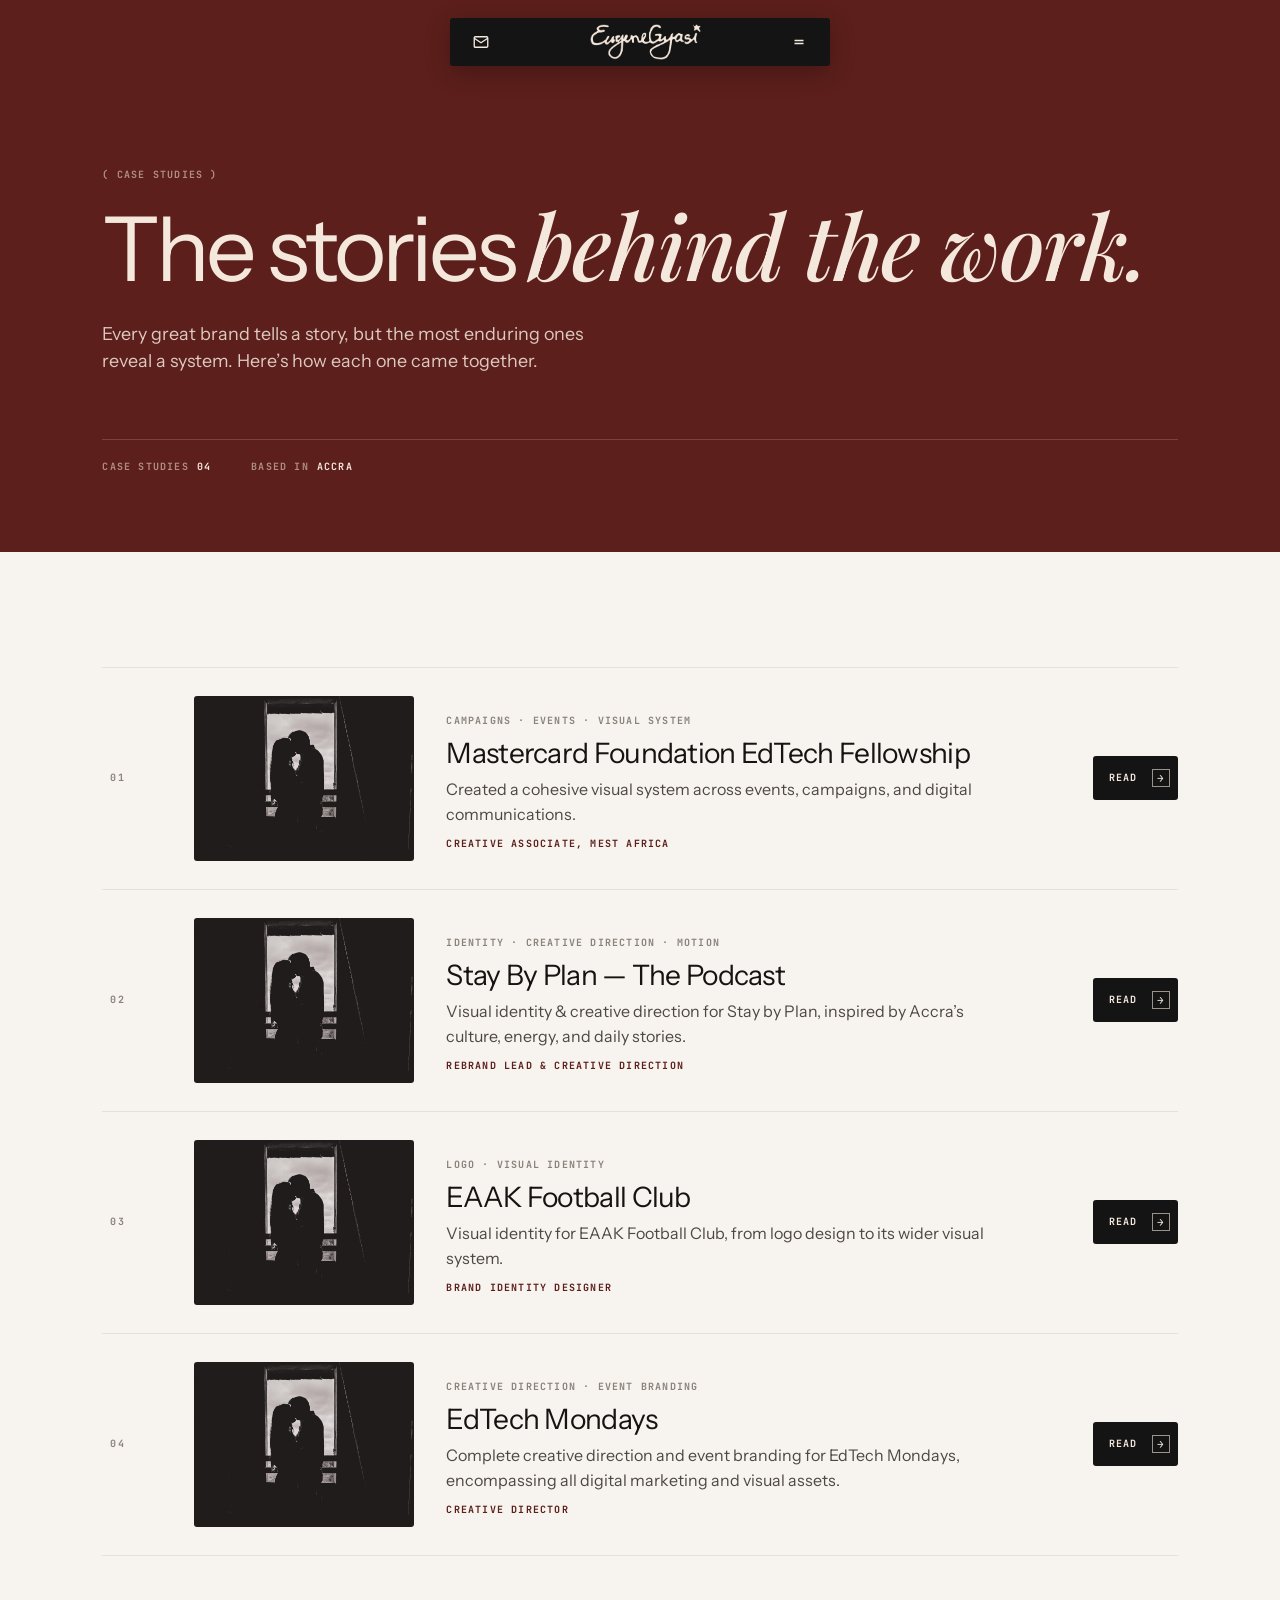
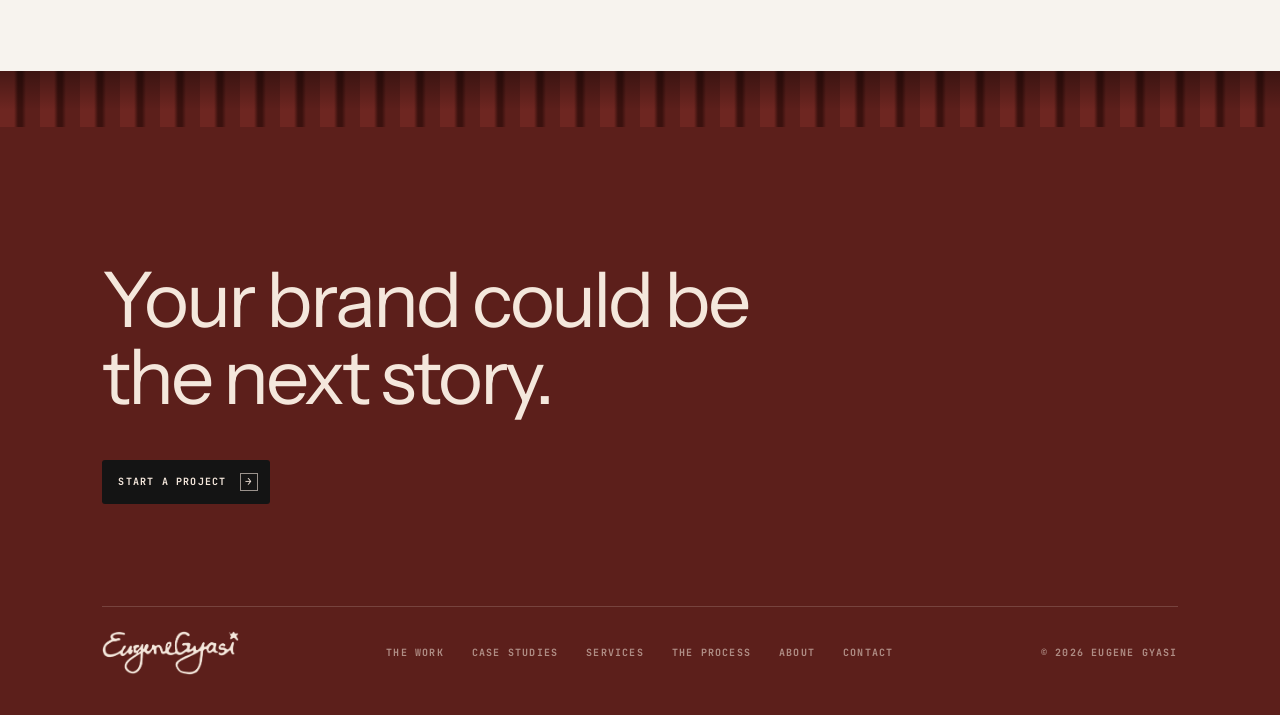
==== case-studies/index.html @ 636bbea2 "Add real projects, case study pages, services page and logo - Replace sample projects with Mastercar" ====
<!doctype html>
<html lang="en">
<head>
  <meta charset="UTF-8">
  <meta name="viewport" content="width=device-width, initial-scale=1.0">
  <title>Case Studies — Brand Identity, Campaigns &amp; Event Design | Eugene Gyasi</title>
  <meta name="description" content="Case studies by Eugene Gyasi, multidisciplinary creative in Accra: Mastercard Foundation EdTech Fellowship, Stay By Plan, EAAK Football Club and EdTech Mondays.">
  <meta property="og:type" content="website">
  <meta property="og:title" content="Case Studies — Eugene Gyasi">
  <meta property="og:description" content="Identity, campaign and event design across Africa’s tech and social impact ecosystems.">
  <link rel="icon" type="image/png" href="../images/favicon.png">
  <link rel="apple-touch-icon" href="../images/apple-touch-icon.png">
  <link rel="preconnect" href="https://fonts.googleapis.com">
  <link rel="preconnect" href="https://fonts.gstatic.com" crossorigin>
  <link href="https://fonts.googleapis.com/css2?family=Instrument+Sans:wght@400;500&family=JetBrains+Mono:wght@500;700&family=Playfair+Display:ital,wght@1,500&display=swap" rel="stylesheet">
  <link rel="stylesheet" href="../site.css">
  <link rel="stylesheet" href="case-study.css">
</head>

<body>

  <nav class="nav" aria-label="Main navigation">
    <a href="../contact.html" class="contact-link" aria-label="Contact" title="Contact">
      <svg width="18" height="18" viewBox="0 0 24 24" fill="none" stroke="currentColor" stroke-width="1.8"><rect x="3" y="5" width="18" height="14" rx="1.5"/><path d="M3 7l9 6 9-6"/></svg>
    </a>
    <a href="../index.html" class="logo" aria-label="Eugene Gyasi — Home"><img src="../images/logo-cream.png" alt="Eugene Gyasi" width="1246" height="402"></a>
    <button id="menuButton" aria-label="Open menu" aria-expanded="false">
      <svg width="18" height="18" viewBox="0 0 24 24" fill="none" stroke="currentColor" stroke-width="1.8"><path d="M6 10h12M6 14h12"/></svg>
    </button>
    <div class="menu label" id="menu">
      <a href="../work.html">The Work</a>
      <a href="index.html" aria-current="page">Case Studies</a>
      <a href="../services.html">Services</a>
      <a href="../process.html">The Process</a>
      <a href="../about.html">About</a>
      <a href="../contact.html">Contact</a>
    </div>
  </nav>

  <header class="page-head">
    <div class="label">( Case Studies )</div>
    <h1>The stories <em>behind the work.</em></h1>
    <p class="lead">Every great brand tells a story, but the most enduring ones reveal a system. Here’s how each one came together.</p>
    <div class="head-meta label">
      <span>Case studies<b>04</b></span>
      <span>Based in<b>Accra</b></span>
    </div>
  </header>

  <main class="section wrap">
    <ul class="cs-list">
      <li class="reveal">
        <a class="cs-row" href="mastercard-foundation-edtech-fellowship.html">
          <span class="no label">01</span>
          <div class="thumb"><img src="https://picsum.photos/seed/mcf-hero/1800/1000" alt="Mastercard Foundation EdTech Fellowship" loading="lazy"></div>
          <div>
            <span class="label muted">Campaigns · Events · Visual System</span>
            <h2 style="margin-top:10px">Mastercard Foundation EdTech Fellowship</h2>
            <p>Created a cohesive visual system across events, campaigns, and digital communications.</p>
            <div class="outcome label">Creative Associate, MEST Africa</div>
          </div>
          <span class="go btn">Read <span class="box">→</span></span>
        </a>
      </li>
      <li class="reveal">
        <a class="cs-row" href="stay-by-plan.html">
          <span class="no label">02</span>
          <div class="thumb"><img src="https://picsum.photos/seed/sbp-hero/1800/1000" alt="Stay By Plan — The Podcast" loading="lazy"></div>
          <div>
            <span class="label muted">Identity · Creative Direction · Motion</span>
            <h2 style="margin-top:10px">Stay By Plan — The Podcast</h2>
            <p>Visual identity &amp; creative direction for Stay by Plan, inspired by Accra’s culture, energy, and daily stories.</p>
            <div class="outcome label">Rebrand lead &amp; creative direction</div>
          </div>
          <span class="go btn">Read <span class="box">→</span></span>
        </a>
      </li>
      <li class="reveal">
        <a class="cs-row" href="eaak-football-club.html">
          <span class="no label">03</span>
          <div class="thumb"><img src="https://picsum.photos/seed/eaak-hero/1800/1000" alt="EAAK Football Club" loading="lazy"></div>
          <div>
            <span class="label muted">Logo · Visual Identity</span>
            <h2 style="margin-top:10px">EAAK Football Club</h2>
            <p>Visual identity for EAAK Football Club, from logo design to its wider visual system.</p>
            <div class="outcome label">Brand identity designer</div>
          </div>
          <span class="go btn">Read <span class="box">→</span></span>
        </a>
      </li>
      <li class="reveal">
        <a class="cs-row" href="edtech-mondays.html">
          <span class="no label">04</span>
          <div class="thumb"><img src="https://picsum.photos/seed/etm-hero/1800/1000" alt="EdTech Mondays" loading="lazy"></div>
          <div>
            <span class="label muted">Creative Direction · Event Branding</span>
            <h2 style="margin-top:10px">EdTech Mondays</h2>
            <p>Complete creative direction and event branding for EdTech Mondays, encompassing all digital marketing and visual assets.</p>
            <div class="outcome label">Creative Director</div>
          </div>
          <span class="go btn">Read <span class="box">→</span></span>
        </a>
      </li>
    </ul>
  </main>

  <div class="curtain" aria-hidden="true"></div>
  <footer class="footer">
    <h2>Your brand could be<br>the next story.</h2>
    <a href="../contact.html" class="btn">Start a Project <span class="box">→</span></a>
    <div class="footer-row label">
      <a href="../index.html" class="footer-logo" aria-label="Eugene Gyasi — Home"><img src="../images/logo-cream.png" alt="Eugene Gyasi" width="1246" height="402"></a>
      <nav>
        <a href="../work.html">The Work</a>
        <a href="index.html">Case Studies</a>
        <a href="../services.html">Services</a>
        <a href="../process.html">The Process</a>
        <a href="../about.html">About</a>
        <a href="../contact.html">Contact</a>
      </nav>
      <span>© <span data-year></span> Eugene Gyasi</span>
    </div>
  </footer>

  <script src="../site.js"></script>
</body>
</html>
---- site.css ----
/* Shared styles for Work, Process and About pages */
:root {
  --wine: #5c1f1b;
  --wine-deep: #4a1814;
  --cream: #f4e7dc;
  --cream-muted: rgba(244, 231, 220, .55);
  --cream-faint: rgba(244, 231, 220, .18);
  --paper: #f7f3ee;
  --ink: #161412;
  --muted: #8a837b;
  --line: #e6e0d8;
  --bar: #141414;

  --sans: 'Instrument Sans', 'Helvetica Neue', Arial, sans-serif;
  --mono: 'JetBrains Mono', ui-monospace, monospace;
  --serif: 'Playfair Display', Georgia, serif;
  --gutter: clamp(20px, 8vw, 160px);
}

* { box-sizing: border-box; }
html { scroll-behavior: smooth; }
body {
  margin: 0;
  background: var(--paper);
  color: var(--ink);
  font-family: var(--sans);
  -webkit-font-smoothing: antialiased;
}
a { color: inherit; text-decoration: none; }
img { display: block; max-width: 100%; }

.label {
  font: 700 10px/1 var(--mono);
  letter-spacing: .12em;
  text-transform: uppercase;
}
.muted { color: var(--muted); }
.wrap { padding-left: var(--gutter); padding-right: var(--gutter); }

/* ---------- Button ---------- */
.btn {
  display: inline-flex; align-items: center; gap: 14px;
  background: var(--bar); color: var(--cream);
  padding: 0 12px 0 16px; height: 44px;
  border: 0; border-radius: 3px; cursor: pointer;
  font: 700 10px/1 var(--mono); letter-spacing: .12em; text-transform: uppercase;
  white-space: nowrap;
  transition: background .25s ease, transform .25s ease;
}
.btn:hover { background: #000; transform: translateY(-1px); }
.btn .box {
  display: inline-grid; place-items: center;
  width: 18px; height: 18px;
  border: 1px solid rgba(244,231,220,.6); font-size: 11px;
}

/* ---------- Nav ---------- */
.nav {
  position: fixed; z-index: 50; top: 18px; left: 50%;
  transform: translateX(-50%);
  width: min(380px, calc(100% - 32px)); height: 48px;
  background: var(--bar); border-radius: 3px;
  display: flex; align-items: center; justify-content: space-between;
  padding: 0 22px; color: var(--cream);
  box-shadow: 0 6px 24px rgba(0,0,0,.25);
}
.nav button { background: none; border: 0; padding: 0; color: inherit; cursor: pointer; display: grid; place-items: center; }
.nav .contact-link {
  display: grid; place-items: center;
  width: 40px; height: 40px; margin-left: -11px; border-radius: 3px;
  transition: background .2s ease;
}
.nav .contact-link:hover { background: rgba(255,255,255,.08); }
.nav .logo { display: block; line-height: 0; transition: opacity .2s ease; }
.nav .logo:hover { opacity: .8; }
.nav .logo img { height: 36px; width: auto; }
.menu {
  position: absolute; top: calc(100% + 6px); left: 0; right: 0;
  background: var(--bar); border-radius: 3px; padding: 10px; display: none;
}
.menu.open { display: block; }
.menu a {
  display: flex; justify-content: space-between;
  padding: 14px 12px; border-bottom: 1px solid rgba(255,255,255,.07);
}
.menu a:last-child { border-bottom: 0; }
.menu a:hover { background: rgba(255,255,255,.05); }
.menu a[aria-current="page"]::after { content: "●"; font-size: 7px; }

/* ---------- Page header (wine) ---------- */
.page-head {
  position: relative;
  background: var(--wine);
  color: var(--cream);
  padding: 170px var(--gutter) 80px;
  overflow: hidden;
}
.page-head .label { color: var(--cream-muted); }
.page-head h1 {
  font: 400 clamp(48px, 7vw, 120px)/.98 var(--sans);
  letter-spacing: -.045em;
  margin: 20px 0 28px;
  max-width: 14ch;
}
.page-head h1 em { font-family: var(--serif); font-weight: 500; letter-spacing: -.02em; }
.page-head .lead {
  font-size: clamp(17px, 1.4vw, 22px);
  line-height: 1.5; max-width: 42ch; margin: 0; opacity: .85;
}
.head-meta {
  display: flex; flex-wrap: wrap; gap: 14px 40px;
  margin-top: 64px; padding-top: 22px;
  border-top: 1px solid var(--cream-faint);
  color: var(--cream-muted);
}
.head-meta b { color: var(--cream); font-weight: 700; margin-left: 8px; }

/* ---------- Section ---------- */
.section { padding-top: clamp(64px, 9vw, 140px); padding-bottom: clamp(64px, 9vw, 140px); }
.split { display: grid; grid-template-columns: 220px 1fr; gap: 40px; }
.split > .label { padding-top: 8px; color: var(--muted); }
.h2 {
  font: 400 clamp(30px, 3.4vw, 56px)/1.06 var(--sans);
  letter-spacing: -.035em; margin: 0 0 24px;
}

/* ---------- Footer CTA ---------- */
.curtain {
  height: 56px;
  background:
    linear-gradient(to bottom, rgba(0,0,0,.35), transparent 70%),
    repeating-linear-gradient(90deg, #6e2621 0 14px, #3a110e 18px 22px, #5c1f1b 26px 40px);
}
.footer {
  background: var(--wine);
  color: var(--cream);
  padding: clamp(64px, 9vw, 130px) var(--gutter) 40px;
}
.footer .label { color: var(--cream-muted); }
.footer h2 {
  font: 400 clamp(44px, 6vw, 104px)/1 var(--sans);
  letter-spacing: -.04em; margin: 20px 0 44px;
}
.footer-row {
  display: flex; flex-wrap: wrap; gap: 24px 40px;
  align-items: center; justify-content: space-between;
  margin-top: clamp(64px, 8vw, 120px); padding-top: 24px;
  border-top: 1px solid var(--cream-faint);
}
.footer-row nav { display: flex; flex-wrap: wrap; gap: 28px; }
.footer-row a:hover { color: #fff; }
.footer-row .label { font-size: 9px; }

/* ---------- Reveal on scroll ---------- */
.reveal { opacity: 0; transform: translateY(24px); transition: opacity .7s ease, transform .7s ease; }
.reveal.in { opacity: 1; transform: none; }
@media (prefers-reduced-motion: reduce) {
  .reveal { opacity: 1; transform: none; transition: none; }
}

@media (max-width: 900px) {
  .split { grid-template-columns: 1fr; gap: 20px; }
  .page-head { padding-top: 130px; }
}

/* Footer logo */
.footer-logo { display: block; line-height: 0; }
.footer-logo img { height: 44px; width: auto; }
---- case-studies/case-study.css ----
/* Styles for the case study pages and the case studies index */


.page-head h1 { max-width: 18ch; }

/* Meta row in header */
.meta {
  display: grid; grid-template-columns: repeat(4, 1fr);
  gap: 24px; margin-top: 64px; padding-top: 24px;
  border-top: 1px solid var(--cream-faint);
}
.meta .label { display: block; margin-bottom: 12px; }
.meta p { margin: 0; font-size: 16px; line-height: 1.6; }

/* Images */
.hero-img { width: 100%; aspect-ratio: 16 / 8; object-fit: cover; background: #e3ddd4; }
.gallery { display: grid; grid-template-columns: 1fr 1fr; gap: 16px; }
.gallery img { width: 100%; object-fit: cover; border-radius: 3px; background: #e3ddd4; }
.gallery .tall { aspect-ratio: 4 / 5; }
.gallery .full { grid-column: 1 / -1; aspect-ratio: 16 / 9; }
.gallery .square { aspect-ratio: 1; }

/* At a glance results */
.glance {
  display: grid; grid-template-columns: repeat(3, 1fr);
  border-bottom: 1px solid var(--line);
}
.glance div { padding: 36px 24px 36px 0; border-right: 1px solid var(--line); }
.glance div + div { padding-left: 24px; }
.glance div:last-child { border-right: 0; }
.glance strong {
  display: block; font: 400 clamp(44px, 4.5vw, 80px)/1 var(--sans);
  letter-spacing: -.05em; color: var(--wine); margin-bottom: 14px;
}

/* Text blocks */
.text h2 { font: 400 clamp(30px, 3vw, 48px)/1.1 var(--sans); letter-spacing: -.03em; margin: 0 0 24px; }
.text p {
  font: 400 clamp(19px, 1.6vw, 26px)/1.5 var(--sans);
  letter-spacing: -.01em; margin: 0; max-width: 38ch; color: #2e2a26;
}

/* Approach steps */
.steps { list-style: none; margin: 40px 0 0; padding: 0; border-top: 1px solid var(--line); }
.steps li {
  display: grid; grid-template-columns: 60px 1fr; gap: 16px;
  padding: 24px 0; border-bottom: 1px solid var(--line);
}
.steps .label { padding-top: 6px; color: var(--muted); }
.steps h3 { font: 400 22px/1.2 var(--sans); margin: 0 0 8px; letter-spacing: -.01em; }
.steps p { font-size: 16px; line-height: 1.6; color: #4d4842; margin: 0; max-width: 56ch; }

/* Palette */
.palette { display: grid; grid-template-columns: repeat(5, 1fr); gap: 12px; margin-top: 40px; }
.swatch {
  aspect-ratio: 3 / 4; border-radius: 3px;
  display: flex; align-items: flex-end; padding: 14px;
  border: 1px solid rgba(0,0,0,.06);
}

/* Deliverables */
.deliverables { list-style: none; margin: 0; padding: 0; display: grid; grid-template-columns: 1fr 1fr; border-top: 1px solid var(--line); }
.deliverables li { padding: 18px 0; border-bottom: 1px solid var(--line); font-size: 18px; }
.deliverables li::before { content: "→  "; color: var(--muted); }

/* Quote */
.quote { background: #efe9e2; }
.quote blockquote { margin: 0; }
.quote blockquote p {
  font: italic 500 clamp(26px, 3vw, 48px)/1.25 var(--serif);
  letter-spacing: -.01em; margin: 0 0 24px; max-width: 26ch;
}

/* Sales call-to-action */
.sell {
  background: var(--wine); color: var(--cream);
  border-radius: 4px;
  padding: clamp(32px, 5vw, 72px);
  display: grid; grid-template-columns: 1.4fr 1fr; gap: 40px; align-items: end;
}
.sell .label { color: var(--cream-muted); }
.sell h2 { font: 400 clamp(30px, 3.4vw, 56px)/1.05 var(--sans); letter-spacing: -.035em; margin: 16px 0 0; }
.sell .price { font: 400 clamp(40px, 4vw, 68px)/1 var(--sans); letter-spacing: -.04em; margin: 12px 0 8px; }
.sell .price-note { color: var(--cream-muted); margin: 0 0 28px; font-size: 15px; }
.sell .actions { display: flex; flex-wrap: wrap; gap: 12px; }
.btn.ghost { background: transparent; border: 1px solid var(--cream-faint); }
.btn.ghost:hover { background: rgba(255,255,255,.06); }

/* Related / index cards */
.related { display: grid; grid-template-columns: 1fr 1fr; gap: clamp(20px, 2.5vw, 40px); }
.related a { display: block; }
.related .media { overflow: hidden; border-radius: 3px; aspect-ratio: 4 / 3; background: #e3ddd4; }
.related img { width: 100%; height: 100%; object-fit: cover; transition: transform 1s cubic-bezier(.2,.7,.2,1); }
.related a:hover img { transform: scale(1.05); }
.related h3 { font: 400 26px/1.1 var(--sans); letter-spacing: -.02em; margin: 18px 0 6px; }
.related p { margin: 0; color: var(--muted); font-size: 15px; }

/* Case studies index list */
.cs-list { list-style: none; margin: 0; padding: 0; border-top: 1px solid var(--line); }
.cs-row {
  display: grid; grid-template-columns: 60px 220px 1fr auto; gap: 32px; align-items: center;
  padding: 28px 0; border-bottom: 1px solid var(--line);
  transition: background .25s ease;
}
.cs-row:hover { background: #efe9e2; }
.cs-row .no { color: var(--muted); padding-left: 8px; }
.cs-row .thumb { aspect-ratio: 4 / 3; overflow: hidden; border-radius: 3px; background: #e3ddd4; }
.cs-row .thumb img { width: 100%; height: 100%; object-fit: cover; transition: transform .8s ease; }
.cs-row:hover .thumb img { transform: scale(1.06); }
.cs-row h2 { font: 400 clamp(24px, 2.2vw, 36px)/1.1 var(--sans); letter-spacing: -.025em; margin: 0 0 8px; }
.cs-row p { margin: 0; color: #4d4842; font-size: 16px; line-height: 1.55; max-width: 52ch; }
.cs-row .outcome { margin-top: 12px; color: var(--wine); }
.cs-row .go { padding-right: 8px; }

@media (max-width: 900px) {
  .meta { grid-template-columns: 1fr 1fr; }
  .glance { grid-template-columns: 1fr; }
  .glance div, .glance div + div { padding: 28px 0; border-right: 0; border-bottom: 1px solid var(--line); }
  .glance div:last-child { border-bottom: 0; }
  .sell { grid-template-columns: 1fr; }
  .cs-row { grid-template-columns: 120px 1fr; }
  .cs-row .no, .cs-row .go { display: none; }
}
@media (max-width: 560px) {
  .gallery, .related, .deliverables { grid-template-columns: 1fr; }
  .hero-img { aspect-ratio: 4 / 3; }
  .swatch .label { display: none; }
  .cs-row { grid-template-columns: 1fr; }
}
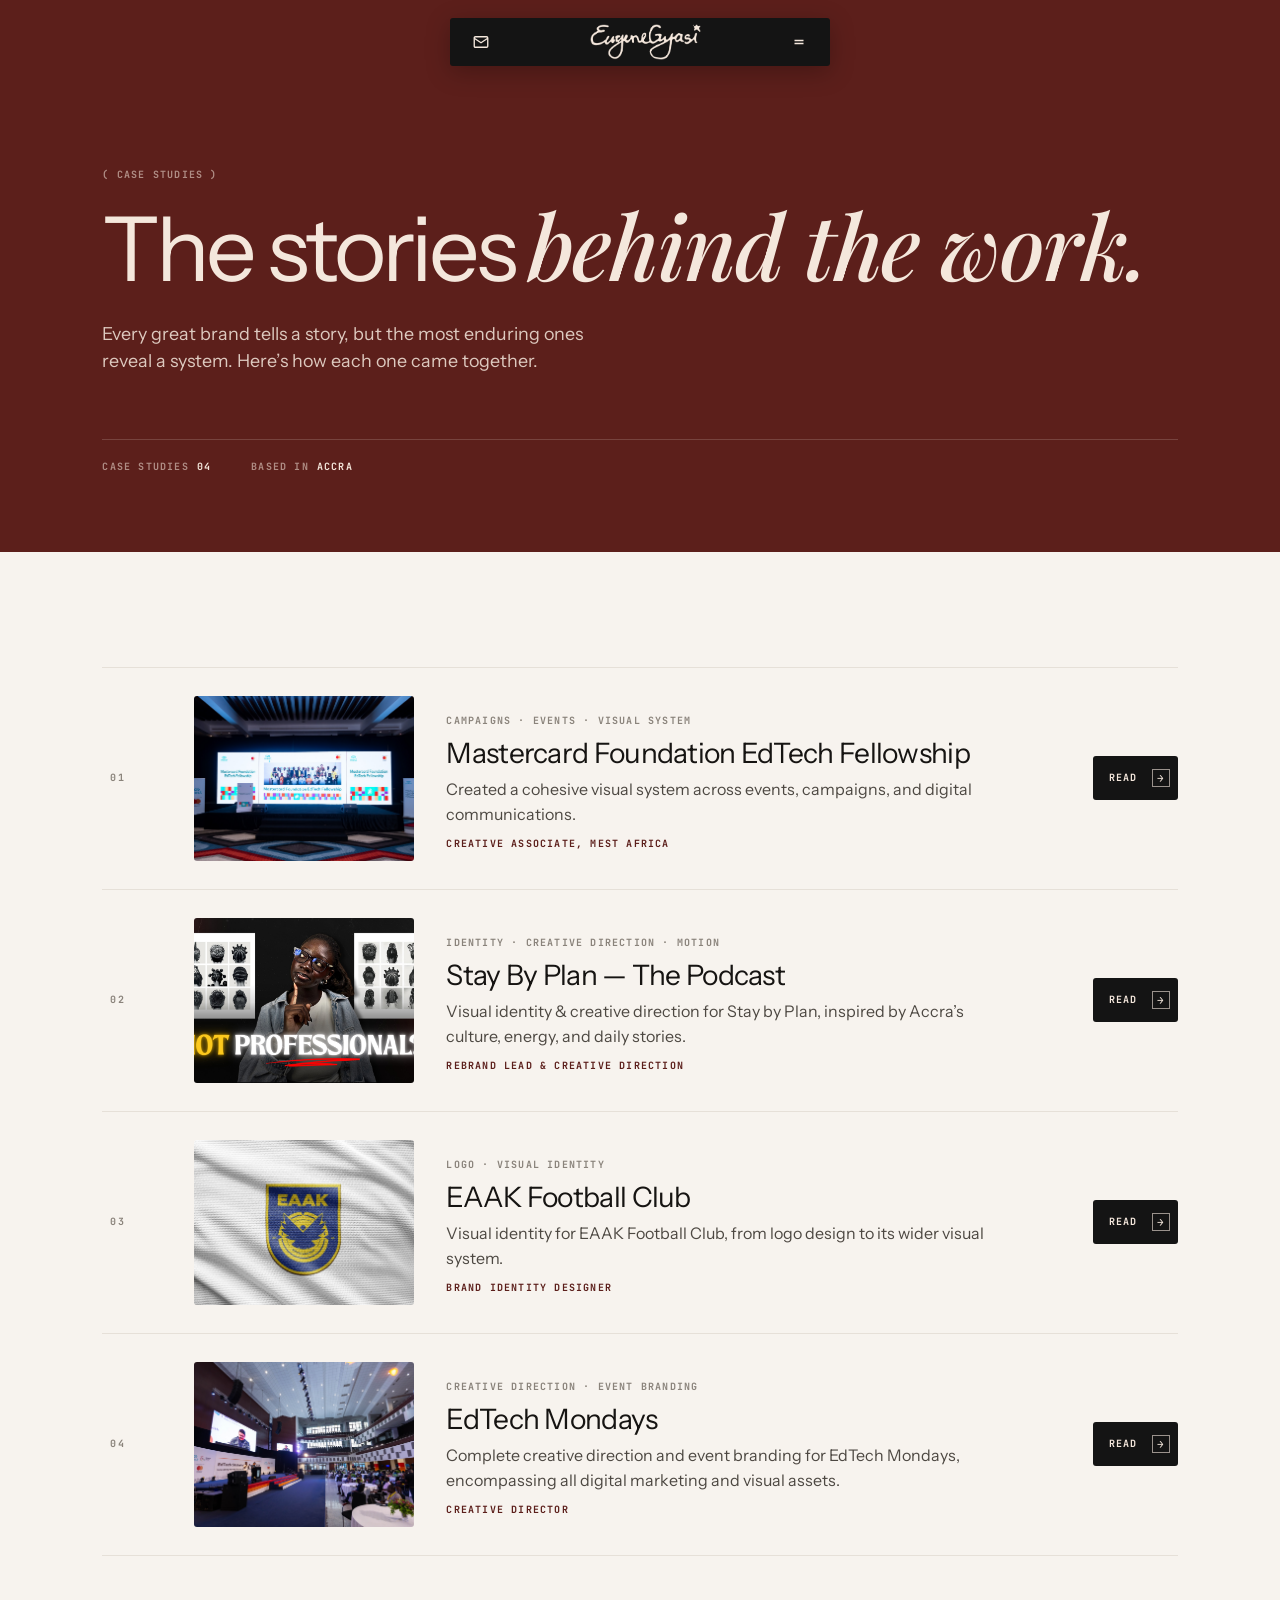
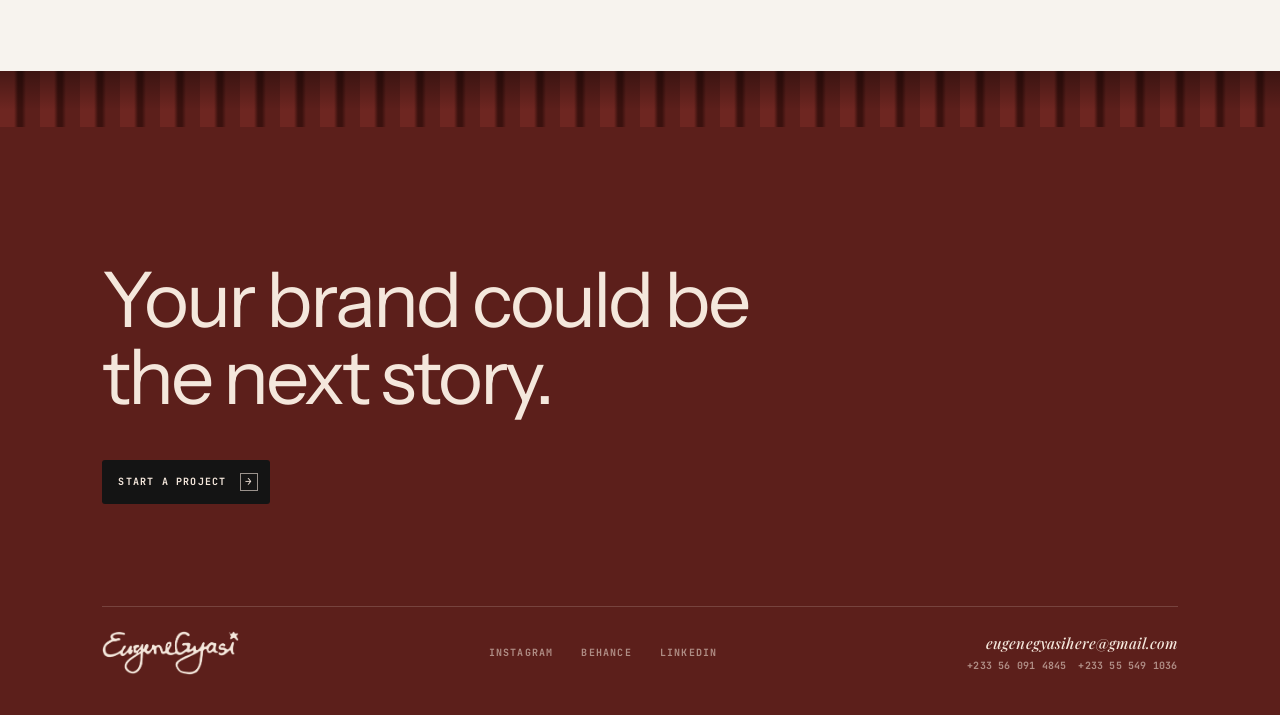
==== commit 2f1788f0: "Add real project images, new About page and footer contact details - Real images and videos for all " ====
--- a/case-studies/index.html
+++ b/case-studies/index.html
@@ -52,7 +52,7 @@
       <li class="reveal">
         <a class="cs-row" href="mastercard-foundation-edtech-fellowship.html">
           <span class="no label">01</span>
-          <div class="thumb"><img src="https://picsum.photos/seed/mcf-hero/1800/1000" alt="Mastercard Foundation EdTech Fellowship" loading="lazy"></div>
+          <div class="thumb"><img src="../images/projects/mastercard-foundation-edtech-fellowship/stage-screens.jpg" alt="Mastercard Foundation EdTech Fellowship" loading="lazy"></div>
           <div>
             <span class="label muted">Campaigns · Events · Visual System</span>
             <h2 style="margin-top:10px">Mastercard Foundation EdTech Fellowship</h2>
@@ -65,7 +65,7 @@
       <li class="reveal">
         <a class="cs-row" href="stay-by-plan.html">
           <span class="no label">02</span>
-          <div class="thumb"><img src="https://picsum.photos/seed/sbp-hero/1800/1000" alt="Stay By Plan — The Podcast" loading="lazy"></div>
+          <div class="thumb"><img src="../images/projects/stay-by-plan/not-professional-thumbnail.jpg" alt="Stay By Plan — The Podcast" loading="lazy"></div>
           <div>
             <span class="label muted">Identity · Creative Direction · Motion</span>
             <h2 style="margin-top:10px">Stay By Plan — The Podcast</h2>
@@ -78,7 +78,7 @@
       <li class="reveal">
         <a class="cs-row" href="eaak-football-club.html">
           <span class="no label">03</span>
-          <div class="thumb"><img src="https://picsum.photos/seed/eaak-hero/1800/1000" alt="EAAK Football Club" loading="lazy"></div>
+          <div class="thumb"><img src="../images/projects/eaak-football-club/badge-closeup.jpg" alt="EAAK Football Club" loading="lazy"></div>
           <div>
             <span class="label muted">Logo · Visual Identity</span>
             <h2 style="margin-top:10px">EAAK Football Club</h2>
@@ -91,7 +91,7 @@
       <li class="reveal">
         <a class="cs-row" href="edtech-mondays.html">
           <span class="no label">04</span>
-          <div class="thumb"><img src="https://picsum.photos/seed/etm-hero/1800/1000" alt="EdTech Mondays" loading="lazy"></div>
+          <div class="thumb"><img src="../images/projects/edtech-mondays/forum-venue.jpg" alt="EdTech Mondays" loading="lazy"></div>
           <div>
             <span class="label muted">Creative Direction · Event Branding</span>
             <h2 style="margin-top:10px">EdTech Mondays</h2>
@@ -111,14 +111,17 @@
     <div class="footer-row label">
       <a href="../index.html" class="footer-logo" aria-label="Eugene Gyasi — Home"><img src="../images/logo-cream.png" alt="Eugene Gyasi" width="1246" height="402"></a>
       <nav>
-        <a href="../work.html">The Work</a>
-        <a href="index.html">Case Studies</a>
-        <a href="../services.html">Services</a>
-        <a href="../process.html">The Process</a>
-        <a href="../about.html">About</a>
-        <a href="../contact.html">Contact</a>
+        <a href="https://www.instagram.com/eugenegyasi_" target="_blank" rel="noopener">Instagram</a>
+        <a href="https://www.behance.net/gyasieugen5d35" target="_blank" rel="noopener">Behance</a>
+        <a href="https://www.linkedin.com/in/eugene-gyasi" target="_blank" rel="noopener">LinkedIn</a>
       </nav>
-      <span>© <span data-year></span> Eugene Gyasi</span>
+      <div class="footer-contact">
+        <a class="email" href="mailto:eugenegyasihere@gmail.com">eugenegyasihere@gmail.com</a>
+        <div class="phones">
+          <a href="tel:+233560914845">+233 56 091 4845</a>
+          <a href="tel:+233555491036">+233 55 549 1036</a>
+        </div>
+      </div>
     </div>
   </footer>
 
--- a/site.css
+++ b/site.css
@@ -166,3 +166,14 @@
 /* Footer logo */
 .footer-logo { display: block; line-height: 0; }
 .footer-logo img { height: 44px; width: auto; }
+
+/* Footer contact details */
+.footer-contact { display: flex; flex-direction: column; align-items: flex-end; gap: 10px; text-align: right; }
+.footer-contact .email { font: italic 500 clamp(15px, 1.15vw, 18px)/1 'Playfair Display', Georgia, serif; letter-spacing: .01em; text-transform: none; color: var(--cream); }
+.footer-contact .phones { display: flex; flex-wrap: wrap; justify-content: flex-end; gap: 6px 12px; letter-spacing: .02em; color: var(--cream-muted); }
+.footer-contact a { transition: color .2s ease; }
+.footer-contact a:hover { color: #fff; }
+@media (max-width: 700px) {
+  .footer-contact { align-items: flex-start; text-align: left; width: 100%; }
+  .footer-contact .phones { justify-content: flex-start; }
+}
--- a/case-studies/case-study.css
+++ b/case-studies/case-study.css
@@ -19,6 +19,19 @@
 .gallery .tall { aspect-ratio: 4 / 5; }
 .gallery .full { grid-column: 1 / -1; aspect-ratio: 16 / 9; }
 .gallery .square { aspect-ratio: 1; }
+.gallery .half { aspect-ratio: 3 / 2; }
+.gallery .wide { grid-column: 1 / -1; aspect-ratio: auto; height: auto; }
+.gallery .video {
+  width: 100%; aspect-ratio: 9 / 16; border: 0; border-radius: 3px;
+  background: var(--ink); display: block;
+}
+.gallery video.video { object-fit: cover; }
+.gallery .stack { display: grid; grid-template-rows: 1fr 1fr; gap: 16px; min-height: 0; }
+.gallery .stack img { height: 100%; }
+@media (max-width: 900px) {
+  .gallery .stack { grid-template-rows: none; }
+  .gallery .stack img { height: auto; aspect-ratio: 4 / 3; }
+}
 
 /* At a glance results */
 .glance {
